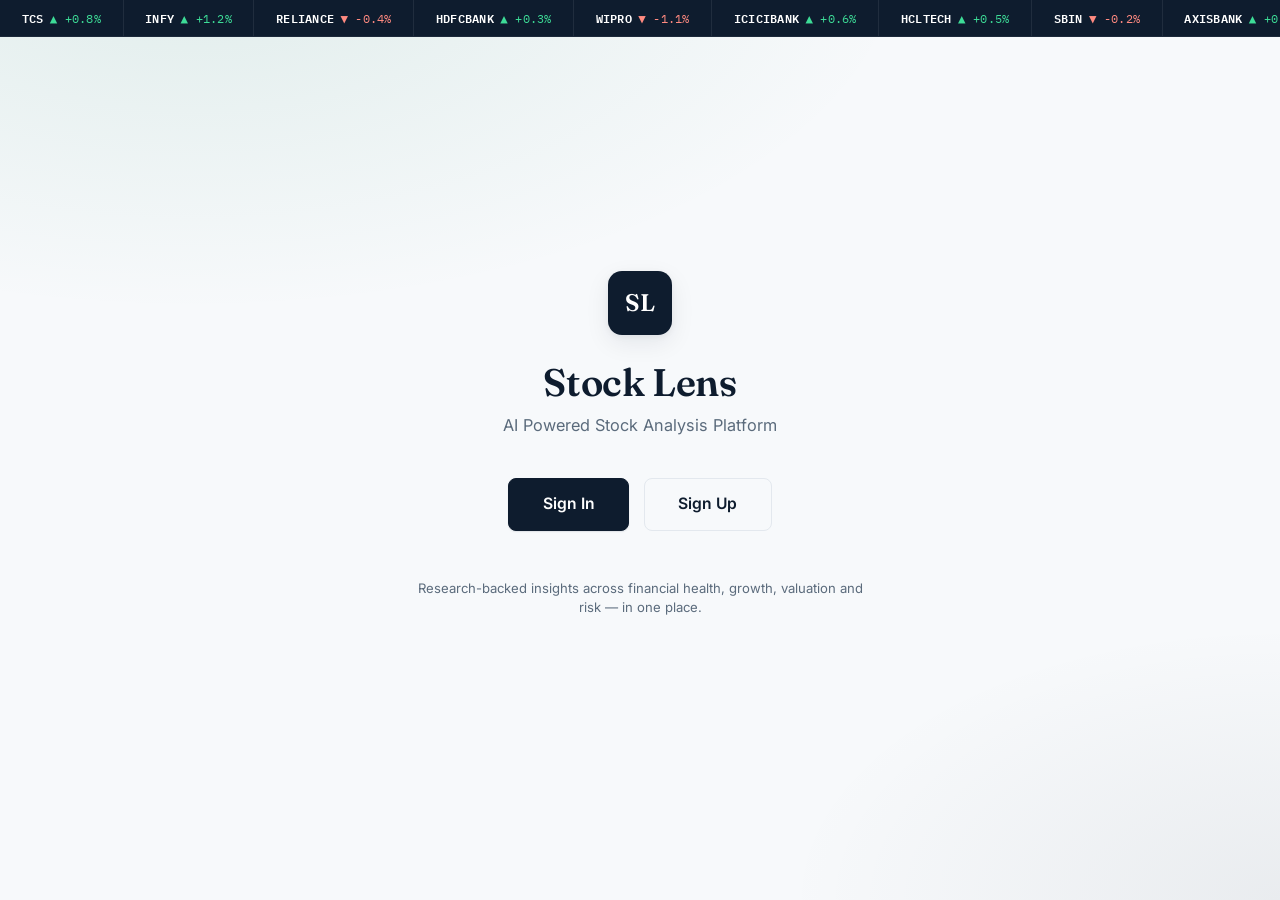
==== dashboard.html @ e397854f "Stock Analysis website" ====
<!DOCTYPE html>
<html lang="en">
<head>
  <meta charset="UTF-8" />
  <meta name="viewport" content="width=device-width, initial-scale=1.0" />
  <title>Dashboard — Stock Lens</title>

  <link href="https://cdn.jsdelivr.net/npm/bootstrap@5.3.3/dist/css/bootstrap.min.css" rel="stylesheet">
  <link rel="stylesheet" href="https://cdn.jsdelivr.net/npm/bootstrap-icons@1.11.3/font/bootstrap-icons.css">
  <link rel="preconnect" href="https://fonts.googleapis.com">
  <link href="https://fonts.googleapis.com/css2?family=Fraunces:wght@500;600;700&family=Inter:wght@400;500;600;700&family=IBM+Plex+Mono:wght@500;600&display=swap" rel="stylesheet">
  <link rel="stylesheet" href="css/style.css">
</head>
<body>

  <!-- Navbar -->
  <nav class="lens-navbar">
    <div class="container d-flex align-items-center justify-content-between">
      <div class="nav-brand">
        <div class="mark font-display">SL</div>
        <div class="name">Stock Lens</div>
      </div>

      <div class="nav-user-chip">
        <div class="text-end">
          <div class="welcome-text">Welcome,</div>
          <div class="welcome-name" id="welcomeName">Investor</div>
        </div>
        <div class="profile-avatar" id="profileAvatar" title="Profile">--</div>
        <button class="btn-logout" id="logoutBtn">
          <i class="bi bi-box-arrow-right me-1"></i>Logout
        </button>
      </div>
    </div>
  </nav>

  <!-- Signature ticker tape -->
  <div class="ticker-wrap" id="tickerTape" aria-hidden="true"></div>

  <!-- Hero / Search -->
  <header class="dashboard-hero">
    <h1 class="dashboard-hero-title">Research any company in seconds</h1>
    <p class="dashboard-hero-sub">AI-generated reports across financial health, growth, valuation, risk and more.</p>

    <div class="search-shell">
      <i class="bi bi-search search-icon-lens"></i>
      <input
        type="text"
        class="search-input-lens"
        id="companySearchInput"
        placeholder="Search a company..."
        autocomplete="off"
        aria-label="Search a company"
      >
      <span class="search-loading" id="searchLoading">
        <span class="spinner-border spinner-border-sm" role="status" aria-hidden="true"></span>
      </span>
      <div class="search-suggest" id="searchSuggestions"></div>
    </div>
  </header>

  <!-- Feature cards -->
  <section class="feature-section">
    <div class="container">
      <div class="row g-4">
        <div class="col-md-4">
          <div class="feature-card">
            <div class="feature-icon-wrap emerald"><i class="bi bi-graph-up-arrow"></i></div>
            <h3 class="feature-title">Market Trends</h3>
            <p class="feature-desc">Track sector momentum and price movement patterns to spot where the market is leaning next.</p>
          </div>
        </div>
        <div class="col-md-4">
          <div class="feature-card">
            <div class="feature-icon-wrap amber"><i class="bi bi-search-heart"></i></div>
            <h3 class="feature-title">Investment Research</h3>
            <p class="feature-desc">Deep-dive reports covering financial health, growth potential, valuation and risk — in one document.</p>
          </div>
        </div>
        <div class="col-md-4">
          <div class="feature-card">
            <div class="feature-icon-wrap ink"><i class="bi bi-pie-chart"></i></div>
            <h3 class="feature-title">Portfolio Analysis</h3>
            <p class="feature-desc">Understand how a company fits alongside its competitors before you add it to your portfolio.</p>
          </div>
        </div>
      </div>
    </div>
  </section>

  <!-- Company Modal -->
  <div class="modal fade company-modal" id="companyModal" tabindex="-1" aria-hidden="true">
    <div class="modal-dialog modal-lg modal-dialog-centered">
      <div class="modal-content">

        <!-- Found state -->
        <div id="companyFoundBody">
          <div class="modal-header">
            <div class="d-flex align-items-center gap-3">
              <div class="modal-company-avatar" id="modalAvatar">--</div>
              <div>
                <div class="modal-company-name" id="modalCompanyName">Company Name</div>
                <div class="modal-company-ticker" id="modalCompanyTicker">TICKER · Sector</div>
              </div>
            </div>
            <button type="button" class="btn-close" data-bs-dismiss="modal" aria-label="Close"></button>
          </div>
          <div class="modal-body">
            <div class="d-flex align-items-baseline gap-3 mb-3">
              <span class="font-mono fs-4 fw-semibold" id="modalPrice">₹0.00</span>
              <span class="font-mono fw-semibold" id="modalChange">0.0%</span>
            </div>
            <p class="mb-0" id="modalDescription">Company description goes here.</p>

            <div class="pillar-strip">
              <span class="pillar-chip"><i class="bi bi-heart-pulse me-1"></i>Financial Health</span>
              <span class="pillar-chip"><i class="bi bi-graph-up me-1"></i>Growth Potential</span>
              <span class="pillar-chip"><i class="bi bi-newspaper me-1"></i>Recent News</span>
              <span class="pillar-chip"><i class="bi bi-calculator me-1"></i>Valuation</span>
              <span class="pillar-chip"><i class="bi bi-shield-exclamation me-1"></i>Risk Analysis</span>
              <span class="pillar-chip"><i class="bi bi-people me-1"></i>Competitors</span>
            </div>

            <div class="modal-summary-box" id="modalSummary">Summary goes here.</div>
          </div>
          <div class="modal-footer" id="modalFooterFound">
            <button type="button" class="btn-close-modal" data-bs-dismiss="modal">Close</button>
            <button type="button" class="btn-download-report" id="downloadReportBtn" data-pdf="" data-name="">
              <i class="bi bi-download me-1"></i>Download Report
            </button>
          </div>
        </div>

        <!-- Not found state -->
        <div id="companyNotFoundBody" class="d-none">
          <div class="modal-header">
            <div class="modal-company-name mb-0">Company Not Found</div>
            <button type="button" class="btn-close" data-bs-dismiss="modal" aria-label="Close"></button>
          </div>
          <div class="modal-body">
            <div class="not-found-box">
              <div class="not-found-icon"><i class="bi bi-emoji-frown"></i></div>
              <p class="not-found-text">No research report available for "<span id="notFoundQuery"></span>".</p>
            </div>
          </div>
          <div class="modal-footer d-none" id="modalFooterNotFound">
            <button type="button" class="btn-primary-lens" id="searchAgainBtn">Search Again</button>
          </div>
        </div>

      </div>
    </div>
  </div>

  <!-- Toast -->
  <div class="lens-toast" id="lensToast"></div>

  <script src="https://cdn.jsdelivr.net/npm/bootstrap@5.3.3/dist/js/bootstrap.bundle.min.js"></script>
  <script src="js/data.js"></script>
  <script src="js/ticker.js"></script>
  <script src="js/auth.js"></script>
  <script src="js/dashboard.js"></script>
</body>
</html>
---- css/style.css ----
/* ==========================================================================
   STOCK LENS — Design System
   Palette:  Ink #0E1C2E · Paper #F7F9FB · Surface #FFFFFF
             Emerald #12805C (growth/primary) · Amber #C77D02 (watch)
             Signal Red #C1443D (risk) · Line #E3E8EE
   Type:     Fraunces (display/wordmark) · Inter (UI/body) · IBM Plex Mono (data/tickers)
   ========================================================================== */

:root {
  --ink: #0e1c2e;
  --ink-soft: #16273b;
  --paper: #f7f9fb;
  --surface: #ffffff;
  --emerald: #12805c;
  --emerald-deep: #0d6249;
  --amber: #c77d02;
  --red: #c1443d;
  --line: #e3e8ee;
  --muted: #5b6b7c;
  --text: #1b2733;

  --radius-sm: 8px;
  --radius-md: 14px;
  --radius-lg: 22px;

  --shadow-sm: 0 1px 2px rgba(14, 28, 46, 0.06), 0 1px 1px rgba(14, 28, 46, 0.04);
  --shadow-md: 0 8px 24px rgba(14, 28, 46, 0.08), 0 2px 6px rgba(14, 28, 46, 0.05);
  --shadow-lg: 0 20px 60px rgba(14, 28, 46, 0.14), 0 6px 16px rgba(14, 28, 46, 0.08);

  --ease: cubic-bezier(0.22, 1, 0.36, 1);
}

* { box-sizing: border-box; }

html { scroll-behavior: smooth; }

body {
  font-family: "Inter", -apple-system, BlinkMacSystemFont, "Segoe UI", sans-serif;
  background: var(--paper);
  color: var(--text);
  min-height: 100vh;
  -webkit-font-smoothing: antialiased;
}

.font-display {
  font-family: "Fraunces", Georgia, serif;
}

.font-mono {
  font-family: "IBM Plex Mono", "SFMono-Regular", Menlo, monospace;
}

a { text-decoration: none; }

/* Visible keyboard focus everywhere */
a:focus-visible,
button:focus-visible,
input:focus-visible,
.form-control:focus-visible {
  outline: 2px solid var(--emerald);
  outline-offset: 2px;
}

@media (prefers-reduced-motion: reduce) {
  *, *::before, *::after {
    animation-duration: 0.001ms !important;
    animation-iteration-count: 1 !important;
    transition-duration: 0.001ms !important;
    scroll-behavior: auto !important;
  }
}

/* ==========================================================================
   Ticker tape — signature element. A continuous strip of live-feeling
   symbols with color-coded deltas, echoing the literal "stock ticker".
   ========================================================================== */

.ticker-wrap {
  position: relative;
  overflow: hidden;
  background: var(--ink);
  border-bottom: 1px solid rgba(255, 255, 255, 0.06);
  white-space: nowrap;
}

.ticker-track {
  display: inline-flex;
  align-items: center;
  animation: ticker-scroll 38s linear infinite;
  will-change: transform;
}

.ticker-wrap:hover .ticker-track {
  animation-play-state: paused;
}

@keyframes ticker-scroll {
  from { transform: translateX(0); }
  to { transform: translateX(-50%); }
}

.ticker-item {
  display: inline-flex;
  align-items: baseline;
  gap: 0.4rem;
  padding: 0.55rem 1.35rem;
  font-family: "IBM Plex Mono", monospace;
  font-size: 0.78rem;
  letter-spacing: 0.02em;
  color: rgba(255, 255, 255, 0.85);
  border-right: 1px solid rgba(255, 255, 255, 0.08);
}

.ticker-item .sym { font-weight: 600; color: #fff; }
.ticker-item .up { color: #3ddc97; }
.ticker-item .down { color: #ff8a80; }

/* ==========================================================================
   Auth landing page
   ========================================================================== */

.auth-shell {
  min-height: 100vh;
  display: flex;
  flex-direction: column;
}

.auth-hero {
  flex: 1;
  display: flex;
  align-items: center;
  justify-content: center;
  padding: 2rem 1.25rem 4rem;
  position: relative;
  background:
    radial-gradient(1200px 600px at 15% -10%, rgba(18, 128, 92, 0.10), transparent 60%),
    radial-gradient(900px 500px at 100% 100%, rgba(14, 28, 46, 0.06), transparent 55%),
    var(--paper);
}

.auth-card {
  max-width: 460px;
  width: 100%;
  text-align: center;
}

.brand-mark {
  display: inline-flex;
  align-items: center;
  justify-content: center;
  width: 64px;
  height: 64px;
  border-radius: var(--radius-md);
  background: var(--ink);
  color: #fff;
  font-family: "Fraunces", serif;
  font-weight: 600;
  font-size: 1.5rem;
  margin-bottom: 1.5rem;
  box-shadow: var(--shadow-md);
}

.brand-title {
  font-family: "Fraunces", serif;
  font-weight: 600;
  font-size: 2.4rem;
  letter-spacing: -0.01em;
  color: var(--ink);
  margin-bottom: 0.5rem;
}

.brand-tagline {
  color: var(--muted);
  font-size: 1.02rem;
  margin-bottom: 2.5rem;
}

.auth-actions {
  display: flex;
  gap: 0.9rem;
  flex-wrap: wrap;
  justify-content: center;
}

/* Buttons */
.btn-primary-lens {
  background: var(--ink);
  color: #fff;
  border: 1px solid var(--ink);
  border-radius: var(--radius-sm);
  padding: 0.85rem 2.1rem;
  font-weight: 600;
  font-size: 0.98rem;
  transition: transform 0.25s var(--ease), box-shadow 0.25s var(--ease), background 0.25s var(--ease);
  box-shadow: var(--shadow-sm);
}
.btn-primary-lens:hover {
  transform: translateY(-2px);
  background: var(--emerald);
  border-color: var(--emerald);
  box-shadow: var(--shadow-md);
  color: #fff;
}
.btn-primary-lens:active { transform: translateY(0); }

.btn-outline-lens {
  background: transparent;
  color: var(--ink);
  border: 1.5px solid var(--line);
  border-radius: var(--radius-sm);
  padding: 0.85rem 2.1rem;
  font-weight: 600;
  font-size: 0.98rem;
  transition: transform 0.25s var(--ease), box-shadow 0.25s var(--ease), border-color 0.25s var(--ease);
}
.btn-outline-lens:hover {
  transform: translateY(-2px);
  border-color: var(--ink);
  box-shadow: var(--shadow-md);
  color: var(--ink);
}

.auth-footnote {
  margin-top: 3rem;
  color: var(--muted);
  font-size: 0.82rem;
}

/* ==========================================================================
   Login / Register pages
   ========================================================================== */

.form-shell {
  min-height: 100vh;
  display: flex;
  align-items: center;
  justify-content: center;
  padding: 3rem 1.25rem;
  background:
    radial-gradient(1000px 500px at 100% 0%, rgba(18, 128, 92, 0.08), transparent 55%),
    var(--paper);
}

.form-card {
  width: 100%;
  max-width: 440px;
  background: var(--surface);
  border-radius: var(--radius-lg);
  padding: 2.5rem 2.25rem;
  box-shadow: var(--shadow-lg);
  border: 1px solid var(--line);
}

.form-card .form-brand {
  display: flex;
  align-items: center;
  gap: 0.6rem;
  margin-bottom: 1.75rem;
  color: var(--ink);
}

.form-brand .mark {
  width: 34px; height: 34px;
  border-radius: 8px;
  background: var(--ink);
  color: #fff;
  display: flex; align-items: center; justify-content: center;
  font-family: "Fraunces", serif; font-weight: 600; font-size: 0.95rem;
}

.form-brand .name {
  font-family: "Fraunces", serif;
  font-weight: 600;
  font-size: 1.15rem;
}

.form-title {
  font-family: "Fraunces", serif;
  font-weight: 600;
  font-size: 1.65rem;
  color: var(--ink);
  margin-bottom: 0.3rem;
}

.form-subtitle {
  color: var(--muted);
  font-size: 0.92rem;
  margin-bottom: 1.75rem;
}

.lens-label {
  font-size: 0.82rem;
  font-weight: 600;
  color: var(--ink-soft);
  margin-bottom: 0.4rem;
  display: block;
}

.lens-input {
  border-radius: var(--radius-sm);
  border: 1.5px solid var(--line);
  padding: 0.7rem 0.95rem;
  font-size: 0.95rem;
  transition: border-color 0.2s var(--ease), box-shadow 0.2s var(--ease);
  width: 100%;
  background: var(--paper);
}

.lens-input:focus {
  border-color: var(--emerald);
  box-shadow: 0 0 0 4px rgba(18, 128, 92, 0.12);
  outline: none;
  background: var(--surface);
}

.lens-input.is-invalid { border-color: var(--red); }
.lens-input.is-valid { border-color: var(--emerald); }

.field-error {
  color: var(--red);
  font-size: 0.78rem;
  margin-top: 0.35rem;
  display: none;
}
.field-error.show { display: block; }

.btn-submit {
  width: 100%;
  background: var(--ink);
  color: #fff;
  border: none;
  border-radius: var(--radius-sm);
  padding: 0.85rem;
  font-weight: 600;
  font-size: 0.98rem;
  margin-top: 0.5rem;
  transition: background 0.25s var(--ease), transform 0.2s var(--ease), box-shadow 0.25s var(--ease);
}
.btn-submit:hover { background: var(--emerald); transform: translateY(-1px); box-shadow: var(--shadow-md); }

.form-switch-caption {
  text-align: center;
  margin-top: 1.5rem;
  color: var(--muted);
  font-size: 0.88rem;
}
.form-switch-caption a { color: var(--emerald); font-weight: 600; }
.form-switch-caption a:hover { text-decoration: underline; }

.alert-lens {
  border-radius: var(--radius-sm);
  padding: 0.75rem 1rem;
  font-size: 0.85rem;
  margin-bottom: 1.1rem;
  display: none;
}
.alert-lens.show { display: block; }
.alert-lens.success { background: rgba(18, 128, 92, 0.1); color: var(--emerald-deep); border: 1px solid rgba(18, 128, 92, 0.25); }
.alert-lens.error { background: rgba(193, 68, 61, 0.08); color: var(--red); border: 1px solid rgba(193, 68, 61, 0.22); }

/* ==========================================================================
   Dashboard
   ========================================================================== */

.lens-navbar {
  position: sticky;
  top: 0;
  z-index: 1030;
  background: var(--ink);
  padding: 0.85rem 0;
  box-shadow: var(--shadow-sm);
}

.lens-navbar .nav-brand {
  display: flex; align-items: center; gap: 0.65rem;
  color: #fff;
}
.lens-navbar .nav-brand .mark {
  width: 36px; height: 36px; border-radius: 9px;
  background: var(--emerald);
  display: flex; align-items: center; justify-content: center;
  font-family: "Fraunces", serif; font-weight: 600;
}
.lens-navbar .nav-brand .name {
  font-family: "Fraunces", serif;
  font-weight: 600;
  font-size: 1.2rem;
}

.nav-user-chip {
  display: flex;
  align-items: center;
  gap: 0.7rem;
  color: #fff;
}
.nav-user-chip .welcome-text {
  font-size: 0.88rem;
  color: rgba(255,255,255,0.75);
}
.nav-user-chip .welcome-name {
  font-weight: 600;
  color: #fff;
}
.profile-avatar {
  width: 38px; height: 38px;
  border-radius: 50%;
  background: linear-gradient(135deg, var(--emerald), #0a4a37);
  display: flex; align-items: center; justify-content: center;
  color: #fff; font-weight: 600; font-size: 0.9rem;
  border: 2px solid rgba(255,255,255,0.2);
}

.btn-logout {
  background: transparent;
  border: 1.5px solid rgba(255,255,255,0.25);
  color: #fff;
  border-radius: var(--radius-sm);
  padding: 0.45rem 1rem;
  font-size: 0.85rem;
  font-weight: 600;
  transition: all 0.2s var(--ease);
}
.btn-logout:hover {
  background: var(--red);
  border-color: var(--red);
  color: #fff;
}

.dashboard-hero {
  padding: 3.5rem 1.25rem 2.5rem;
  text-align: center;
  background: linear-gradient(180deg, var(--ink) 0%, var(--ink) 55%, var(--paper) 55%, var(--paper) 100%);
}

.dashboard-hero-title {
  font-family: "Fraunces", serif;
  color: #fff;
  font-weight: 600;
  font-size: 1.9rem;
  margin-bottom: 0.4rem;
}
.dashboard-hero-sub {
  color: rgba(255,255,255,0.65);
  margin-bottom: 2rem;
  font-size: 0.98rem;
}

.search-shell {
  max-width: 640px;
  margin: 0 auto;
  position: relative;
}

.search-input-lens {
  width: 100%;
  border: none;
  border-radius: 999px;
  padding: 1.15rem 1.6rem 1.15rem 3.3rem;
  font-size: 1.02rem;
  box-shadow: var(--shadow-lg);
  background: var(--surface);
  transition: box-shadow 0.25s var(--ease), transform 0.25s var(--ease);
}
.search-input-lens:focus {
  outline: none;
  box-shadow: 0 0 0 4px rgba(18, 128, 92, 0.18), var(--shadow-lg);
  transform: translateY(-1px);
}

.search-icon-lens {
  position: absolute;
  left: 1.3rem;
  top: 50%;
  transform: translateY(-50%);
  color: var(--muted);
  font-size: 1.1rem;
  pointer-events: none;
}

.search-suggest {
  position: absolute;
  top: calc(100% + 10px);
  left: 0; right: 0;
  background: var(--surface);
  border-radius: var(--radius-md);
  box-shadow: var(--shadow-lg);
  border: 1px solid var(--line);
  overflow: hidden;
  z-index: 20;
  display: none;
  text-align: left;
}
.search-suggest.show { display: block; }

.suggest-item {
  display: flex;
  align-items: center;
  gap: 0.75rem;
  padding: 0.7rem 1.1rem;
  cursor: pointer;
  transition: background 0.15s var(--ease);
}
.suggest-item:hover { background: var(--paper); }
.suggest-item .mini-avatar {
  width: 32px; height: 32px; border-radius: 50%;
  display: flex; align-items: center; justify-content: center;
  color: #fff; font-weight: 700; font-size: 0.75rem; flex-shrink: 0;
}
.suggest-item .s-name { font-weight: 600; font-size: 0.9rem; color: var(--text); }
.suggest-item .s-ticker { font-size: 0.78rem; color: var(--muted); font-family: "IBM Plex Mono", monospace; }

/* Feature / pillar cards */
.feature-section { padding: 3rem 1.25rem 4rem; }

.feature-card {
  background: var(--surface);
  border-radius: var(--radius-lg);
  padding: 2rem 1.75rem;
  height: 100%;
  border: 1px solid var(--line);
  transition: transform 0.3s var(--ease), box-shadow 0.3s var(--ease), border-color 0.3s var(--ease);
  position: relative;
  overflow: hidden;
}
.feature-card:hover {
  transform: translateY(-6px);
  box-shadow: var(--shadow-lg);
  border-color: rgba(18, 128, 92, 0.3);
}
.feature-icon-wrap {
  width: 52px; height: 52px;
  border-radius: var(--radius-sm);
  display: flex; align-items: center; justify-content: center;
  font-size: 1.4rem;
  margin-bottom: 1.1rem;
  transition: transform 0.3s var(--ease);
}
.feature-card:hover .feature-icon-wrap { transform: scale(1.08) rotate(-4deg); }
.feature-icon-wrap.emerald { background: rgba(18,128,92,0.1); color: var(--emerald); }
.feature-icon-wrap.amber { background: rgba(199,125,2,0.1); color: var(--amber); }
.feature-icon-wrap.ink { background: rgba(14,28,46,0.06); color: var(--ink); }

.feature-title {
  font-weight: 700;
  font-size: 1.08rem;
  color: var(--ink);
  margin-bottom: 0.4rem;
}
.feature-desc {
  color: var(--muted);
  font-size: 0.9rem;
  line-height: 1.55;
  margin: 0;
}

/* Company modal */
.company-modal .modal-content {
  border-radius: var(--radius-lg);
  border: none;
  box-shadow: var(--shadow-lg);
  overflow: hidden;
}
.company-modal .modal-header {
  border-bottom: 1px solid var(--line);
  padding: 1.5rem 1.75rem 1.25rem;
}
.company-modal .modal-body { padding: 1.5rem 1.75rem; }
.company-modal .modal-footer {
  border-top: 1px solid var(--line);
  padding: 1.1rem 1.75rem;
}

.modal-company-avatar {
  width: 56px; height: 56px;
  border-radius: 14px;
  display: flex; align-items: center; justify-content: center;
  color: #fff; font-weight: 700; font-size: 1.2rem;
  flex-shrink: 0;
}

.modal-company-name {
  font-family: "Fraunces", serif;
  font-weight: 600;
  font-size: 1.3rem;
  color: var(--ink);
  margin-bottom: 0.15rem;
}
.modal-company-ticker {
  font-family: "IBM Plex Mono", monospace;
  color: var(--muted);
  font-size: 0.85rem;
}

.pillar-strip {
  display: flex;
  flex-wrap: wrap;
  gap: 0.5rem;
  margin: 1.1rem 0 1.3rem;
}
.pillar-chip {
  font-size: 0.74rem;
  font-weight: 600;
  padding: 0.35rem 0.75rem;
  border-radius: 999px;
  background: var(--paper);
  border: 1px solid var(--line);
  color: var(--ink-soft);
}

.modal-summary-box {
  background: var(--paper);
  border-radius: var(--radius-md);
  padding: 1.1rem 1.25rem;
  font-size: 0.9rem;
  color: var(--text);
  line-height: 1.6;
  border-left: 3px solid var(--emerald);
}

.btn-download-report {
  background: var(--emerald);
  color: #fff;
  border: none;
  border-radius: var(--radius-sm);
  padding: 0.65rem 1.4rem;
  font-weight: 600;
  font-size: 0.9rem;
  transition: all 0.25s var(--ease);
}
.btn-download-report:hover {
  background: var(--emerald-deep);
  transform: translateY(-1px);
  box-shadow: var(--shadow-md);
  color: #fff;
}

.btn-close-modal {
  background: transparent;
  border: 1.5px solid var(--line);
  color: var(--muted);
  border-radius: var(--radius-sm);
  padding: 0.65rem 1.4rem;
  font-weight: 600;
  font-size: 0.9rem;
  transition: all 0.2s var(--ease);
}
.btn-close-modal:hover { border-color: var(--ink); color: var(--ink); }

/* Not-found state */
.not-found-box {
  text-align: center;
  padding: 2rem 1rem;
}
.not-found-icon {
  font-size: 2.4rem;
  color: var(--muted);
  margin-bottom: 1rem;
}
.not-found-text {
  color: var(--text);
  font-size: 1rem;
  margin-bottom: 1.5rem;
}

/* Toast */
.lens-toast {
  position: fixed;
  bottom: 1.75rem;
  right: 1.75rem;
  background: var(--ink);
  color: #fff;
  padding: 0.9rem 1.3rem;
  border-radius: var(--radius-sm);
  box-shadow: var(--shadow-lg);
  font-size: 0.88rem;
  z-index: 2000;
  display: flex;
  align-items: center;
  gap: 0.6rem;
  transform: translateY(20px);
  opacity: 0;
  transition: all 0.35s var(--ease);
  pointer-events: none;
}
.lens-toast.show { transform: translateY(0); opacity: 1; }
.lens-toast.success i { color: #3ddc97; }
.lens-toast.error i { color: #ff8a80; }

/* Loading spinner overlay for search */
.search-loading {
  position: absolute;
  right: 1.4rem;
  top: 50%;
  transform: translateY(-50%);
  display: none;
}
.search-loading.show { display: block; }
.search-loading .spinner-border {
  width: 1.1rem; height: 1.1rem;
  color: var(--emerald);
  border-width: 2px;
}

/* Responsive tweaks */
@media (max-width: 767.98px) {
  .brand-title { font-size: 1.9rem; }
  .auth-actions { flex-direction: column; width: 100%; }
  .auth-actions .btn-primary-lens,
  .auth-actions .btn-outline-lens { width: 100%; }
  .dashboard-hero-title { font-size: 1.5rem; }
  .form-card { padding: 2rem 1.5rem; }
  .nav-user-chip .welcome-text { display: none; }
}

@media (max-width: 575.98px) {
  .search-input-lens { padding-left: 2.9rem; font-size: 0.95rem; }
  .search-icon-lens { left: 1.1rem; }
}
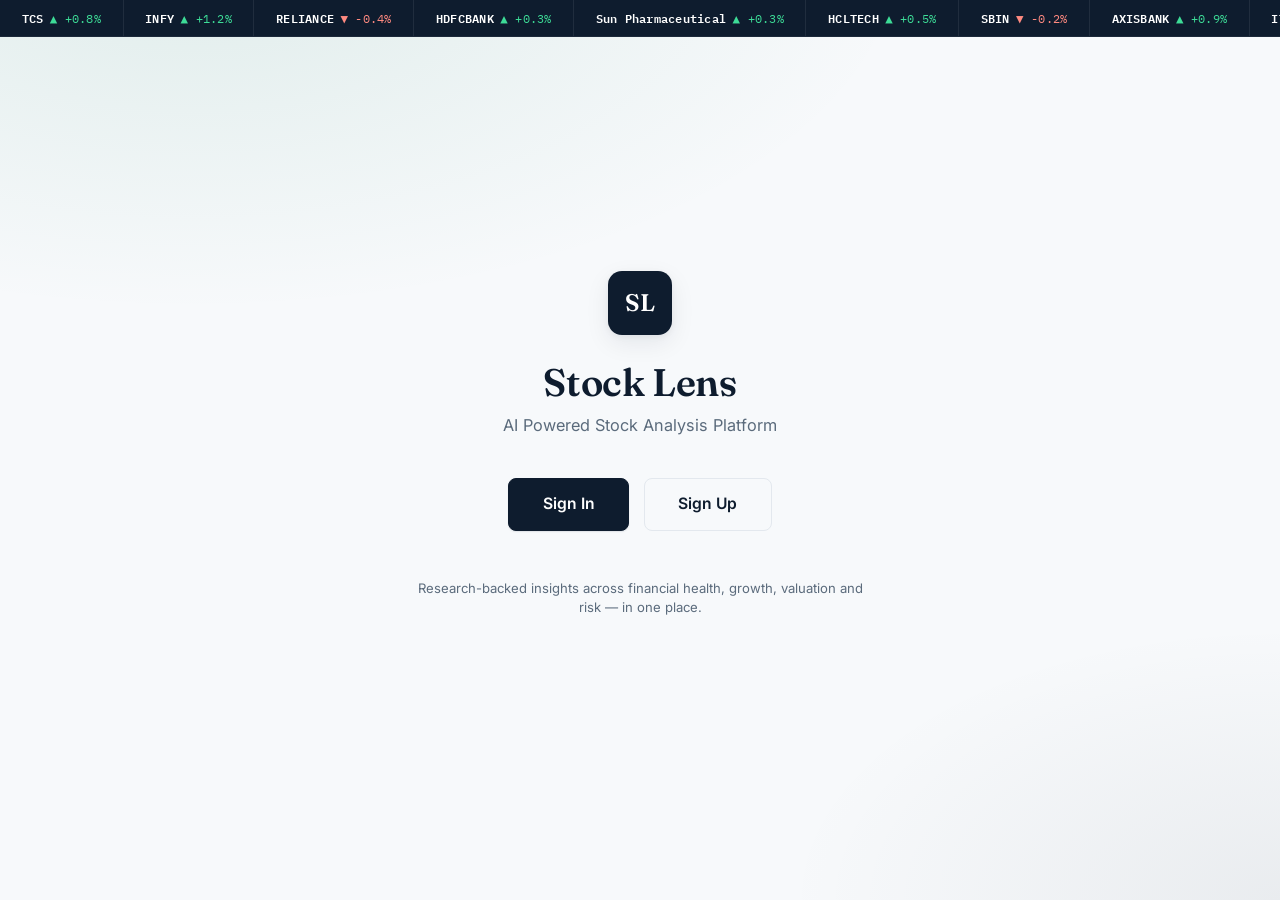
==== commit 8cafb5a3: "Added new files" ====
--- a/dashboard.html
+++ b/dashboard.html
@@ -107,19 +107,13 @@
           </div>
           <div class="modal-body">
             <div class="d-flex align-items-baseline gap-3 mb-3">
-              <span class="font-mono fs-4 fw-semibold" id="modalPrice">₹0.00</span>
-              <span class="font-mono fw-semibold" id="modalChange">0.0%</span>
+              <span class="font-mono fs-4 fw-semibold" id="modalPrice"></span>
+              <span class="font-mono fw-semibold" id="modalChange"></span>
             </div>
             <p class="mb-0" id="modalDescription">Company description goes here.</p>
 
-            <div class="pillar-strip">
-              <span class="pillar-chip"><i class="bi bi-heart-pulse me-1"></i>Financial Health</span>
-              <span class="pillar-chip"><i class="bi bi-graph-up me-1"></i>Growth Potential</span>
-              <span class="pillar-chip"><i class="bi bi-newspaper me-1"></i>Recent News</span>
-              <span class="pillar-chip"><i class="bi bi-calculator me-1"></i>Valuation</span>
-              <span class="pillar-chip"><i class="bi bi-shield-exclamation me-1"></i>Risk Analysis</span>
-              <span class="pillar-chip"><i class="bi bi-people me-1"></i>Competitors</span>
-            </div>
+
+
 
             <div class="modal-summary-box" id="modalSummary">Summary goes here.</div>
           </div>
